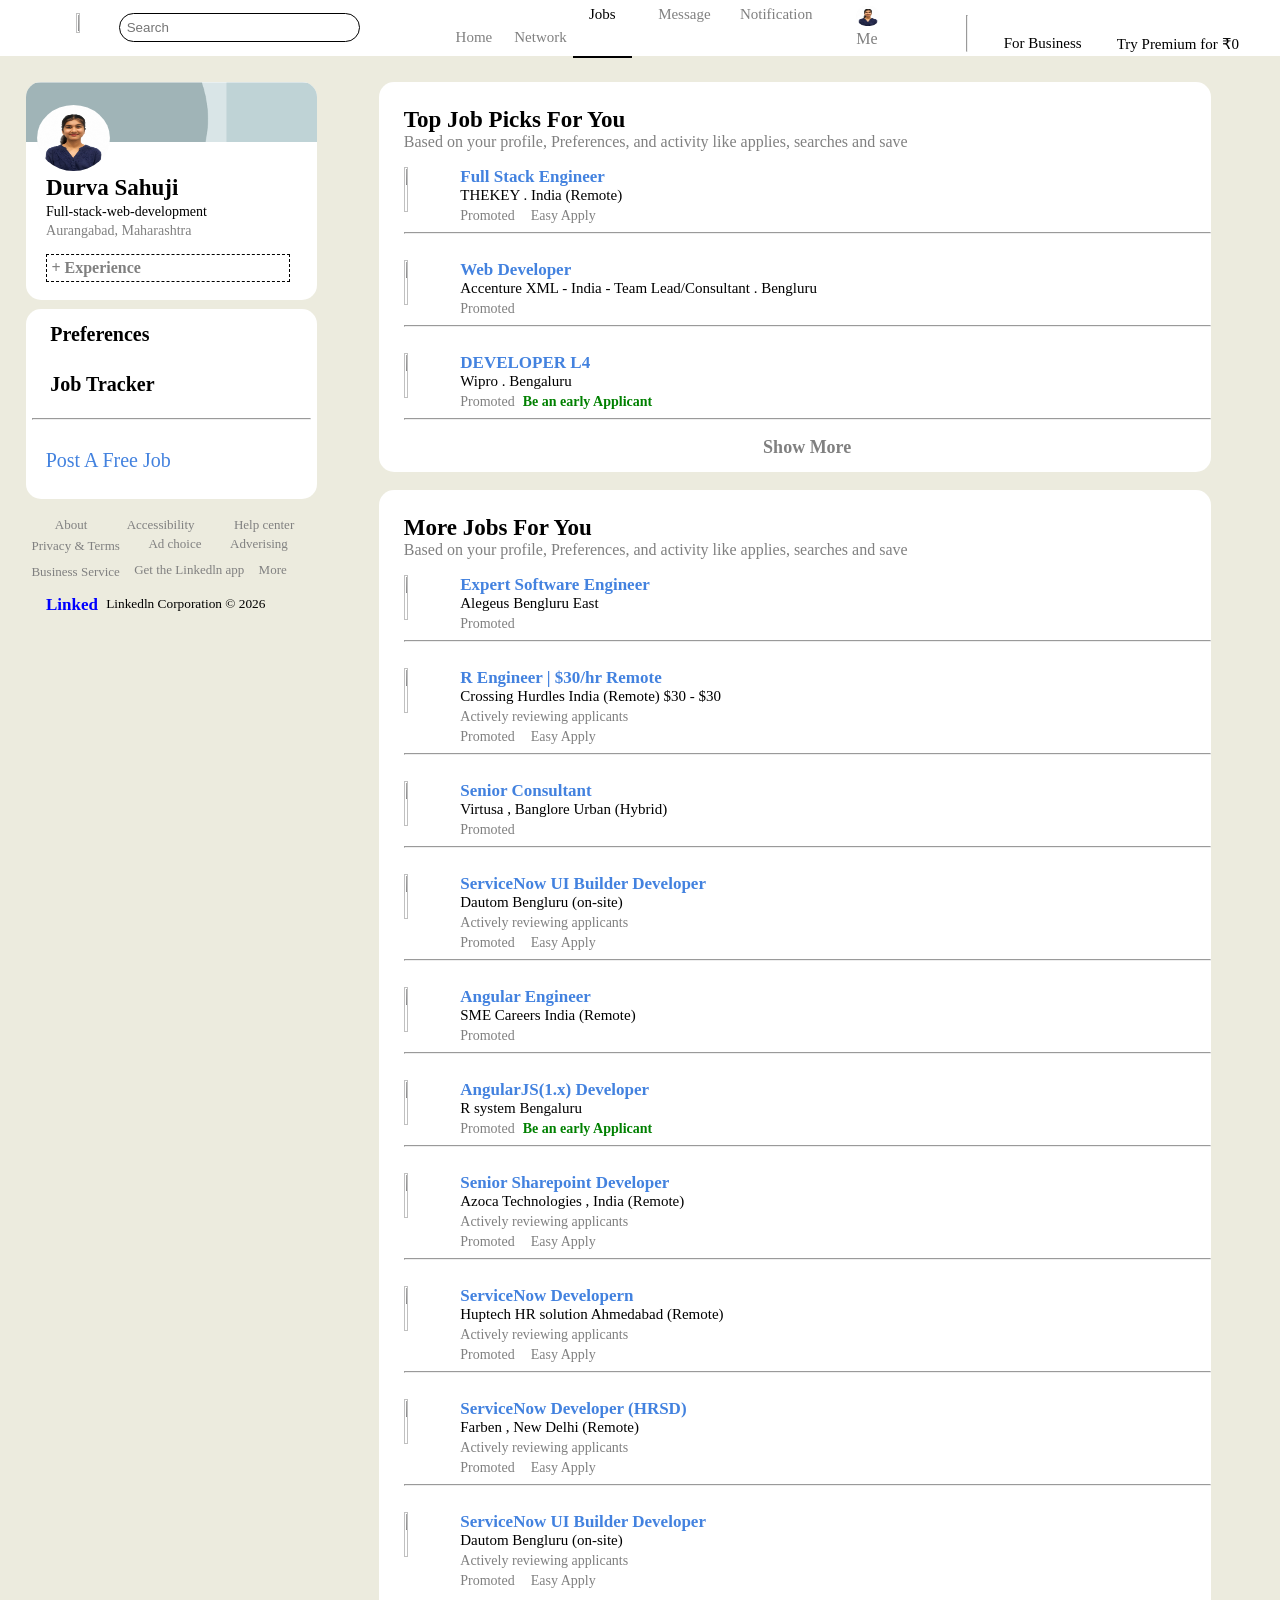
==== job.html @ e36e1aea "new file created of notification" ====
<!DOCTYPE HTML>
<html>
	<head>
		<link rel="stylesheet" href="https://cdnjs.cloudflare.com/ajax/libs/remixicon/4.6.0/remixicon.css" integrity="sha512-kJlvECunwXftkPwyvHbclArO8wszgBGisiLeuDFwNM8ws+wKIw0sv1os3ClWZOcrEB2eRXULYUsm8OVRGJKwGA==" crossorigin="anonymous" referrerpolicy="no-referrer" />
		<meta name="viewport" content="width=device-width, initial-scale=1">
		<link rel="stylesheet" href="job.css">
	</head>
	<body>
		<nav class="nav-up">
			<div class="search-1">
				<img class="logo" src="https://img.magnific.com/premium-vector/linkedin-logo_578229-227.jpg?semt=ais_hybrid&w=740&q=80">
				<input type="text" class="search" placeholder="Search">
			</div>
			<div class="icons">
				<a class="hme" href="index.html" target="_blank">
					<i class="ri-home-4-fill hm" style="margin-left:30%;"></i>
					<div class="txt2">Home</div>
				</a>
				<a class="hme" href="Network.html">
					<i class="ri-group-3-fill hm" style="margin-left:70%;"></i>
					<div class="txt2">Network</div>
				</a>
				<a class="home" href="#" style="margin-left:%;">
					<i class="ri-handbag-fill hm"></i>
					<div class="txt2">Jobs</div>
				</a>
				<a class="Ntw" href="message.html">
					<i class="ri-chat-1-fill hm"></i>
					<div class="txt2">Message</div>
				</a>
				<a class="Ntw" href="#">
					<i class="ri-notification-2-fill hm"></i>
					<div class="txt2">Notification</div>
				</a>
				<a class="Ntw" href="#">
					<img src="Myself.jpeg" class="pfp">
					<div class="me">
						Me
						<i class="ri-arrow-drop-down-line"></i>
					</div>
				</a>
			</div>
			<div class="other-icn">
			<hr style="height:35px; margin-left:60%;">
				<div class="busn">
					<i class="ri-grid-fill bsn"></i>
					<div class="bnss">
					For Business
						<i class="ri-arrow-drop-down-line"></i>
					</div>
				</div>
				<div class="prm">
					<i class="ri-bring-forward pric"></i>
					<div class="bnss">
						Try Premium for ₹0
					</div>
				</div>
			</div>	
		</nav>
		<br>
		<section class="main">
			<div class="sidebar">
				<div class="profile">
					<div class="bg3 bgclr">
						<img class="pfp2" src="Myself.jpeg">
						<div class="name">Durva Sahuji</div>
						<div class="sub-title">Full-stack-web-development</div>
						<div class="sub-title gry">Aurangabad, Maharashtra</div>
						<a href="#" class="a">+ Experience</a>
					</div>
				</div>
				<div class="more">
					<div class="prf">
						<div class="prf1">
							<i class="ri-list-unordered"></i>
							<div class="text1">Preferences</div>
						</div>
						<div class="prf1">
							<i class="ri-bookmark-fill"></i>
							<div class="text1">Job Tracker</div>
						</div>
					</div>
					<hr style="width:95%;">
					<div class="free-job">
						<i class="ri-edit-box-line"></i>
						<div>Post A Free Job</div>
					</div>
				</div>
				<div class="advt">
					<div class="about">
						<div class="row1">
							<div class="rlst">About</div>
							<div class="rlst">Accessibility</div>
							<div class="rlst">Help center</div>
						</div>	
						<div class="row2">
							<div class="rlst">Privacy & Terms <i class="ri-arrow-down-s-fill" style="font-weight:bold; font-size:16px;"></i></div>
							<div class="rlst">Ad choice</div>
							<div class="rlst">Adverising</div>
						</div>
						<div class="row2" style="gap:5%; margin-left:2%;">
							<div class="rlst">Business Service <i class="ri-arrow-down-s-fill" style="font-weight:bold; font-size:16px;"></i></div>
							<div class="rlst">Get the Linkedln app</div>
							<div class="rlst">More</div>
						</div>
						<div class="copyright">
							<div class="nme">Linked <i class="ri-linkedin-box-fill lnkd"></i></div>
							<small class="nme2">Linkedln Corporation &copy 2026</small>
						</div>
					</div>
				</div>
			</div>
			<div class="main-div">
				<div class="sec1">
					<div class="heading">
						<div class="A1">Top Job Picks For You</div>
						<div class="A2">Based on your profile, Preferences, and activity like applies, searches and save</div>
					</div>
					<div class="jobs">
						<div class="j1">
							<img class="j-img" src="https://media.licdn.com/dms/image/v2/D4E0BAQHEfcmq2qc0Qw/company-logo_100_100/B4EZil9OymHoAU-/0/1755130949316?e=1783555200&v=beta&t=BcEhoWvl7NuPQIuuXYw__Mb7AT5ZaMrLg2-941xjsLk">
							<div class="info">
								<div class="inf1">Full Stack Engineer</div>
								<div class="inf2">THEKEY . India (Remote)</div>
								<div class="inf3">
									<div>Promoted</div>
									<i class="ri-linkedin-box-fill icn"></i>
									<div>Easy Apply</div>
								</div>
							</div>
							<div class="cut">
								<i class="ri-close-line icn2"></i>
							</div>
						</div>
						<hr>
						<br>
						<div class="j1">
							<img class="j-img" src="https://media.licdn.com/dms/image/v2/D4E0BAQHYzTce8ZeOzw/company-logo_100_100/B4EZ6lVj6oIoAI-/0/1780890353567/accentureindia_logo?e=1783555200&v=beta&t=65mK4sOVnCbgBgOLvCNxnF_5BZ76aXHZTujmtqE4WD8">
							<div class="info">
								<div class="inf1">Web Developer <i class="ri-shield-check-line" style="color:grey; font-weight:bold;"></i></div>
								<div class="inf2" >Accenture XML - India - Team Lead/Consultant . Bengluru</div>
								<div class="inf3">
									<div>Promoted</div>
								</div>
							</div>
							<div class="cut">
								<i class="ri-close-line icn2"></i>
							</div>
						</div>
						
						<hr>
						<br>
						<div class="j1">
							<img class="j-img" src="https://media.licdn.com/dms/image/v2/D4E0BAQFTFdGNe-V9tw/company-logo_100_100/B4EZpFMu4WIQAQ-/0/1762097557732?e=1783555200&v=beta&t=ne3Pvlplf8VS3mVlw2S_baentSLsZsrNr1CNGNBWJa8">
							<div class="info">
								<div class="inf1">DEVELOPER L4 <i class="ri-shield-check-line" style="color:grey; font-weight:bold;"></i></div>
								<div class="inf2">Wipro . Bengaluru</div>
								<div class="inf3">
									<div>Promoted</div>
									<div style="color:green; font-weight:bold;">Be an early Applicant</div>
								</div>
							</div>
							<div class="cut">
								<i class="ri-close-line icn2"></i>
							</div>
						</div>
						<hr>
						<div class="show-more">
							Show More  <i class="ri-arrow-right-long-line"></i>
						</div>
					</div>
				</div>
				<br>
				
				<div class="sec2">
					<div class="heading">
						<div class="A1">More Jobs For You</div>
						<div class="A2">Based on your profile, Preferences, and activity like applies, searches and save</div>
					</div>
					<div class="jobs">
						<div class="j1">
							<img class="j-img" src="https://media.licdn.com/dms/image/v2/D560BAQHFLLTiz1PbXg/company-logo_100_100/B56ZagqtGyGUAQ-/0/1746452271967/alegeus_technologies_logo?e=1783555200&v=beta&t=KD-3zf44crRRw-xPQ78ewBs75RhZsSjdp08KjSn-xEw">
							<div class="info">
								<div class="inf1">Expert Software Engineer <i class="ri-shield-check-line" style="color:grey; font-weight:bold;"></i> </div>
								<div class="inf2">Alegeus Bengluru East</div>
								<div class="inf3">
									<div>Promoted</div>
								</div>
							</div>
							<div class="cut">
								<i class="ri-close-line icn2"></i>
							</div>
						</div>
						<hr>
						<br>
						<div class="j1">
							<img class="j-img" src="https://media.licdn.com/dms/image/v2/D560BAQEGLWHBZmzzcA/company-logo_100_100/B56ZYzlx2LHEAY-/0/1744622264274/crossinghurdles_logo?e=1783555200&v=beta&t=v8RoUK-xz9BZxJNZvfE66uSD8n5q6Ske8q7KQD8GGJ0">
							<div class="info">
								<div class="inf1">R Engineer | $30/hr Remote</div>
								<div class="inf2" >Crossing Hurdles India (Remote) $30 - $30</div>
								<div class="inf4">
									<i class="ri-check-line icn3"></i>
									<div class="inf3">Actively reviewing applicants</div>
								</div>
								<div class="inf3">
									<div>Promoted</div>
									<i class="ri-linkedin-box-fill icn"></i>
									<div>Easy Apply</div>
								</div>
							</div>
							<div class="cut">
								<i class="ri-close-line icn2"></i>
							</div>
						</div>
						
						<hr>
						<br>
						<div class="j1">
							<img class="j-img" src="https://media.licdn.com/dms/image/v2/D4D0BAQE1wyZ0gd_P_w/company-logo_100_100/B4DZmf03PuJMAY-/0/1759323061531/virtusa_logo?e=1783555200&v=beta&t=qpssiyvR_9MUQfKAiZgRXeqfYLAGOWKjsx2Ysb8EIko">
							<div class="info">
								<div class="inf1">Senior Consultant <i class="ri-shield-check-line" style="color:grey; font-weight:bold;"></i></div>
								<div class="inf2">Virtusa , Banglore Urban (Hybrid)</div>
								<div class="inf3">
									<div>Promoted</div>
								</div>
							</div>
							<div class="cut">
								<i class="ri-close-line icn2"></i>
							</div>
						</div>
						<hr>
						<br>
						<div class="j1">
							<img class="j-img" src="https://media.licdn.com/dms/image/v2/C4E0BAQHwXpaPRIhmhQ/company-logo_100_100/company-logo_100_100/0/1646828599600/dautom_tech_logo?e=1783555200&v=beta&t=jiUwBaeiy0bwkALq7O1-arVuJGhyAp96ayjbLSFWuhI">
							<div class="info">
								<div class="inf1">ServiceNow UI Builder Developer</div>
								<div class="inf2" >Dautom Bengluru (on-site)</div>
								<div class="inf4">
									<i class="ri-check-line icn3"></i>
									<div class="inf3">Actively reviewing applicants</div>
								</div>
								<div class="inf3">
									<div>Promoted</div>
									<i class="ri-linkedin-box-fill icn"></i>
									<div>Easy Apply</div>
								</div>
							</div>
							<div class="cut">
								<i class="ri-close-line icn2"></i>
							</div>
						</div>
						<hr>
						</br>
						<div class="j1">
							<img class="j-img" src="https://media.licdn.com/dms/image/v2/D4E0BAQEdy-TZMZ8ftA/company-logo_100_100/B4EZ7M_nJeJUAI-/0/1781555688717/sme_careers_logo?e=1783555200&v=beta&t=i2OFdPHIPqjnd3fI9pOfC1fFicw0Fso_6lgkD5QtDpY">
							<div class="info">
								<div class="inf1">Angular Engineer</div>
								<div class="inf2">SME Careers India (Remote)</div>
								<div class="inf3">
									<div>Promoted</div>
								</div>
							</div>
							<div class="cut">
								<i class="ri-close-line icn2"></i>
							</div>
						</div>
						<hr>
						<br>
						<div class="j1">
							<img class="j-img" src="https://media.licdn.com/dms/image/v2/D4D0BAQGQY0LaKu4ujw/company-logo_100_100/B4DZ3zCSRlHoAU-/0/1777898956310/r_systems_logo?e=1783555200&v=beta&t=-D0ZG_Ofhc9oTkr07U3huRVaoM_48TrVSLblGNeq9ZA">
							<div class="info">
								<div class="inf1">AngularJS(1.x) Developer <i class="ri-shield-check-line" style="color:grey; font-weight:bold;"></i></div>
								<div class="inf2">R system Bengaluru</div>
								<div class="inf3">
									<div>Promoted</div>
									<div style="color:green; font-weight:bold;">Be an early Applicant</div>
								</div>
							</div>
							<div class="cut">
								<i class="ri-close-line icn2"></i>
							</div>
						</div>
						<hr>
						<br>
						<div class="j1">
							<img class="j-img" src="https://media.licdn.com/dms/image/v2/C4D0BAQGUbOp2FndKgA/company-logo_100_100/company-logo_100_100/0/1677150608428/azoca_technologies_logo?e=1783555200&v=beta&t=8CQcgMdOxW8YnCbjLxa6gP-VQro8YygzIYuddCg0nUI">
							<div class="info">
								<div class="inf1">Senior Sharepoint Developer </div>
								<div class="inf2" >Azoca Technologies , India (Remote)</div>
								<div class="inf4">
									<i class="ri-check-line icn3"></i>
									<div class="inf3">Actively reviewing applicants</div>
								</div>
								<div class="inf3">
									<div>Promoted</div>
									<i class="ri-linkedin-box-fill icn"></i>
									<div>Easy Apply</div>
								</div>
							</div>
							<div class="cut">
								<i class="ri-close-line icn2"></i>
							</div>
						</div>
						<hr>
						<br>
						<div class="j1">
							<img class="j-img" src="https://media.licdn.com/dms/image/v2/C4D0BAQHepIn1ZrkR6Q/company-logo_100_100/company-logo_100_100/0/1657687074625?e=1783555200&v=beta&t=0ovkigYTeHFPMZWPHil1QbJEUsoeq9t1r5a3hoc81L4">
							<div class="info">
								<div class="inf1">ServiceNow Developern <i class="ri-shield-check-line" style="color:grey; font-weight:bold;"></i></div>
								<div class="inf2" >Huptech HR solution Ahmedabad (Remote)</div>
								<div class="inf4">
									<i class="ri-check-line icn3"></i>
									<div class="inf3">Actively reviewing applicants</div>
								</div>
								<div class="inf3">
									<div>Promoted</div>
									<i class="ri-linkedin-box-fill icn"></i>
									<div>Easy Apply</div>
								</div>
							</div>
							<div class="cut">
								<i class="ri-close-line icn2"></i>
							</div>
						</div>
						<hr>
						<br>
						<div class="j1">
							<img class="j-img" src="https://media.licdn.com/dms/image/v2/C510BAQGP8oaGNzvgRA/company-logo_100_100/company-logo_100_100/0/1630627616288/_logo?e=1783555200&v=beta&t=oTvZSa3kA6cO_H6et9udTxZVr88U6NScyujm0bwMp44">
							<div class="info">
								<div class="inf1">ServiceNow Developer (HRSD)</div>
								<div class="inf2" >Farben , New Delhi (Remote)</div>
								<div class="inf4">
									<i class="ri-check-line icn3"></i>
									<div class="inf3">Actively reviewing applicants</div>
								</div>
								<div class="inf3">
									<div>Promoted</div>
									<i class="ri-linkedin-box-fill icn"></i>
									<div>Easy Apply</div>
								</div>
							</div>
							<div class="cut">
								<i class="ri-close-line icn2"></i>
							</div>
						</div>
						<hr>
						<br>
						<div class="j1">
							<img class="j-img" src="https://media.licdn.com/dms/image/v2/C4E0BAQHwXpaPRIhmhQ/company-logo_100_100/company-logo_100_100/0/1646828599600/dautom_tech_logo?e=1783555200&v=beta&t=jiUwBaeiy0bwkALq7O1-arVuJGhyAp96ayjbLSFWuhI">
							<div class="info">
								<div class="inf1">ServiceNow UI Builder Developer</div>
								<div class="inf2" >Dautom Bengluru (on-site)</div>
								<div class="inf4">
									<i class="ri-check-line icn3"></i>
									<div class="inf3">Actively reviewing applicants</div>
								</div>
								<div class="inf3">
									<div>Promoted</div>
									<i class="ri-linkedin-box-fill icn"></i>
									<div>Easy Apply</div>
								</div>
							</div>
							<div class="cut">
								<i class="ri-close-line icn2"></i>
							</div>
						</div>
					</div>
				</div>
				</div>
			</div>
		</section>
	</body>
</html>
---- job.css ----
*
{
	box-sizing:border:box;
}

body
{
	background-color:#ECEBDE;
	margin:0px;
}

.nav-scrn-up
{
	
	background-color:white;
	display:none;
}


.nav-up
{
	width:98%;
	height:30px;
	background-color:white;
	padding:1%;
	float:left;
	position:fixed;
}

.search-1
{
	display:flex;
}

.logo
{
	width:2.5%;
	height:100%;
	margin-left:5%;
}

.search
{
	margin-top:px;
	margin-left:1%;
	width:18%;
	border-radius:20px;
	border:1px solid black;
	padding:0.5%;
}

.txt2
{
	font-size:15px;
}

.icons
{
	display:flex;
	gap:8%;
	padding:0.3%;	
	margin-left:35%;
	margin-top:-40px;
	background-color:skyblu;
	width:36%;
	
}

.me
{
	display:flex;
	text-align:center;
	margin-left:35%;
}

.pfp
{
	width:30%;
	height:20px;
	border-radius:20px;
	margin-top:0px;
}

.bsn 
{
	font-size:25px;
	color:grey;
	margin-left:18%;
}

.busn
{
	width:15%;
	background-color:re;
	font-size:15px;
}

.pric
{
	color:#d4b05d;
	font-size:25px;
	margin-left:30%;
}

.prm
{
	width:20%;
	background-color:yello;
	font-size:15px;
}

.bnss
{
	display:flex;
	gap:2%;
}

.prm
{
}

.hm
{
	font-size:20px;
}

.hme
{
	width:5%;
	text-decoration:none;
	color:black;
	text-align:center;
	color:grey;
}
.hme:hover
{
	color:black;
}

.home
{
	text-align:center;
	background-color:re;
	height:50px;
	width:15%;
	border-bottom:2px solid black;
	text-decoration:none;
	color:black;
}
.Ntw
{
	text-align:center;
	background-color:re;
	height:50px;
	width:20%;
	color:grey;
	margin-left:-5%;
	text-decoration:none;
}
.Ntw:hover
{
	color:black;
}

.other-icn
{
	display:flex;
	width:60%;
	margin-top:-55px;
	margin-left:40%;
}

.main
{
	width:96%;
	height:600px;
	background-color:;
	margin-top:3%;
	padding:2%;
	display:flex;
	
}

.sidebar
{
	width:30%;
	height:545px;
	background-color:gree;
	border-radius:15px;
}

.bg3
{
	background-image:url("[data-uri]");
	background-size:cover;
}

.profile
{
	width:100%;
	height:40%;
	background-color:white;
	border-radius:15px;
}

.bgclr
{
	width:100%;
	height:60px;
	border-top-right-radius:15px;
	border-top-left-radius:15px;
}

.pfp2
{
	width:25%;
	height:66px;
	margin-top:8%;
	margin-left:4%;
	border-radius:50%;
}

.name
{
	font-size:23px;
	margin-left:7%;
	font-weight:bold;
}

.sub-title
{
	font-size:14px;
	margin-left:7%;
	margin-top:1%;
}

.sub-title2
{
	font-size:14px;
	margin-left:10%;
	margin-top:4%;
}

.gry
{
	color:grey;
}

.a
{
	color:grey;
	width:80%;
	margin-left:7%;
	margin-top:5%;
	display:inline-block;
	border:1px dashed black;
	padding:1.5%;
	text-decoration:none;
	font-weight:bold;
}

.more
{
	width:100%;
	height:35%;
	background-color:white;
	border-radius:15px;
	margin-top:3%;
}

.prf
{
	background-color:yello;
	margin-top:%;
	display:inline-block;
	width:95%;
	margin-left:2%;
}

.prf1
{
	font-weight:bold;
	display:flex;
	gap:2%;
	padding:5%;
	font-size:20px;
}

.free-job
{
	display:flex;
	gap:2%;
	color:#4382DF;
	font-size:20px;
	margin-left:5%;
	margin-top:10%;
}

.advt
{
	
	width:100%;
	background-color:gree;

}

.about
{
	width:100%;
	height:200px;
	margin-top:6%;
	background-color:re;
}

.row1
{
	display:flex;
	gap:15%;
	width:90%;
	margin-left:10%;
	height:10px;
	background-color:yello;	
	
}

.rlst
{
	color:grey;
	font-size:13px;
}

.row2
{
	display:flex;
	gap:10%;
	margin-top:3%;
	margin-left:2%;
}

.copyright
{
	display:flex;
	gap:3%;
	margin-top:5%;
	margin-left:7%;
}

.nme
{
	color:blue;
	font-size:17px;
	font-weight:bold;
}

.lnkd
{
	color:blue;
}

.nme2
{
	margin-top:0.5%;
}

.main-div
{
	width:90%;
	height:600px;
	background-color:gree;
	margin-left:5%;
	border-radius:15px;
}

.sec1
{
	width:95%;
	height:390px;
	background-color:white;
	border-radius:15px;
}

.A1
{
	font-size:23px;
	padding:3%;
	font-weight:bold;
}

.A2
{
	margin-left:3%;
	margin-top:-25px;
	color:grey;
}

.jobs
{
	margin-left:3%;
	margin-top:2%;
}

.j1
{
	display:flex;
	gap:1%;
	width:100%;
}

.j-img
{
	width:6%;
	height:45px;
}

.inf1
{
	color:#4382DF;
	margin-top:;
	font-weight:bold;
	font-size:17px;
}

.inf2
{
	font-size:15px;
	width:400px;
}

.inf3
{
	display:flex;
	gap:2%;
	font-size:14px;
	color:grey;
	margin-top:1%;
}

.inf4
{
	display:flex;   
}

.icn3
{
	color:green;
	font-weight:bold;
	margin-top:1%;
	font-size:18px;
}



.icn
{
	color:#4382DF;
	font-size:16px;
}

.cut
{
	position:fixe;
	margin-left:35%;
	margin-top:1%;
	
}

.icn2
{
	color:grey;
	font-size:25px;
	font-weight:bold;
}

.show-more
{
	color:grey;
	text-align:center;
	font-size:18px;
	font-weight:bold;
	margin-top:2%;
}

.sec2
{
	width:95%;
	height:1130px;
	background-color:white;
	border-radius:15px;
	
}
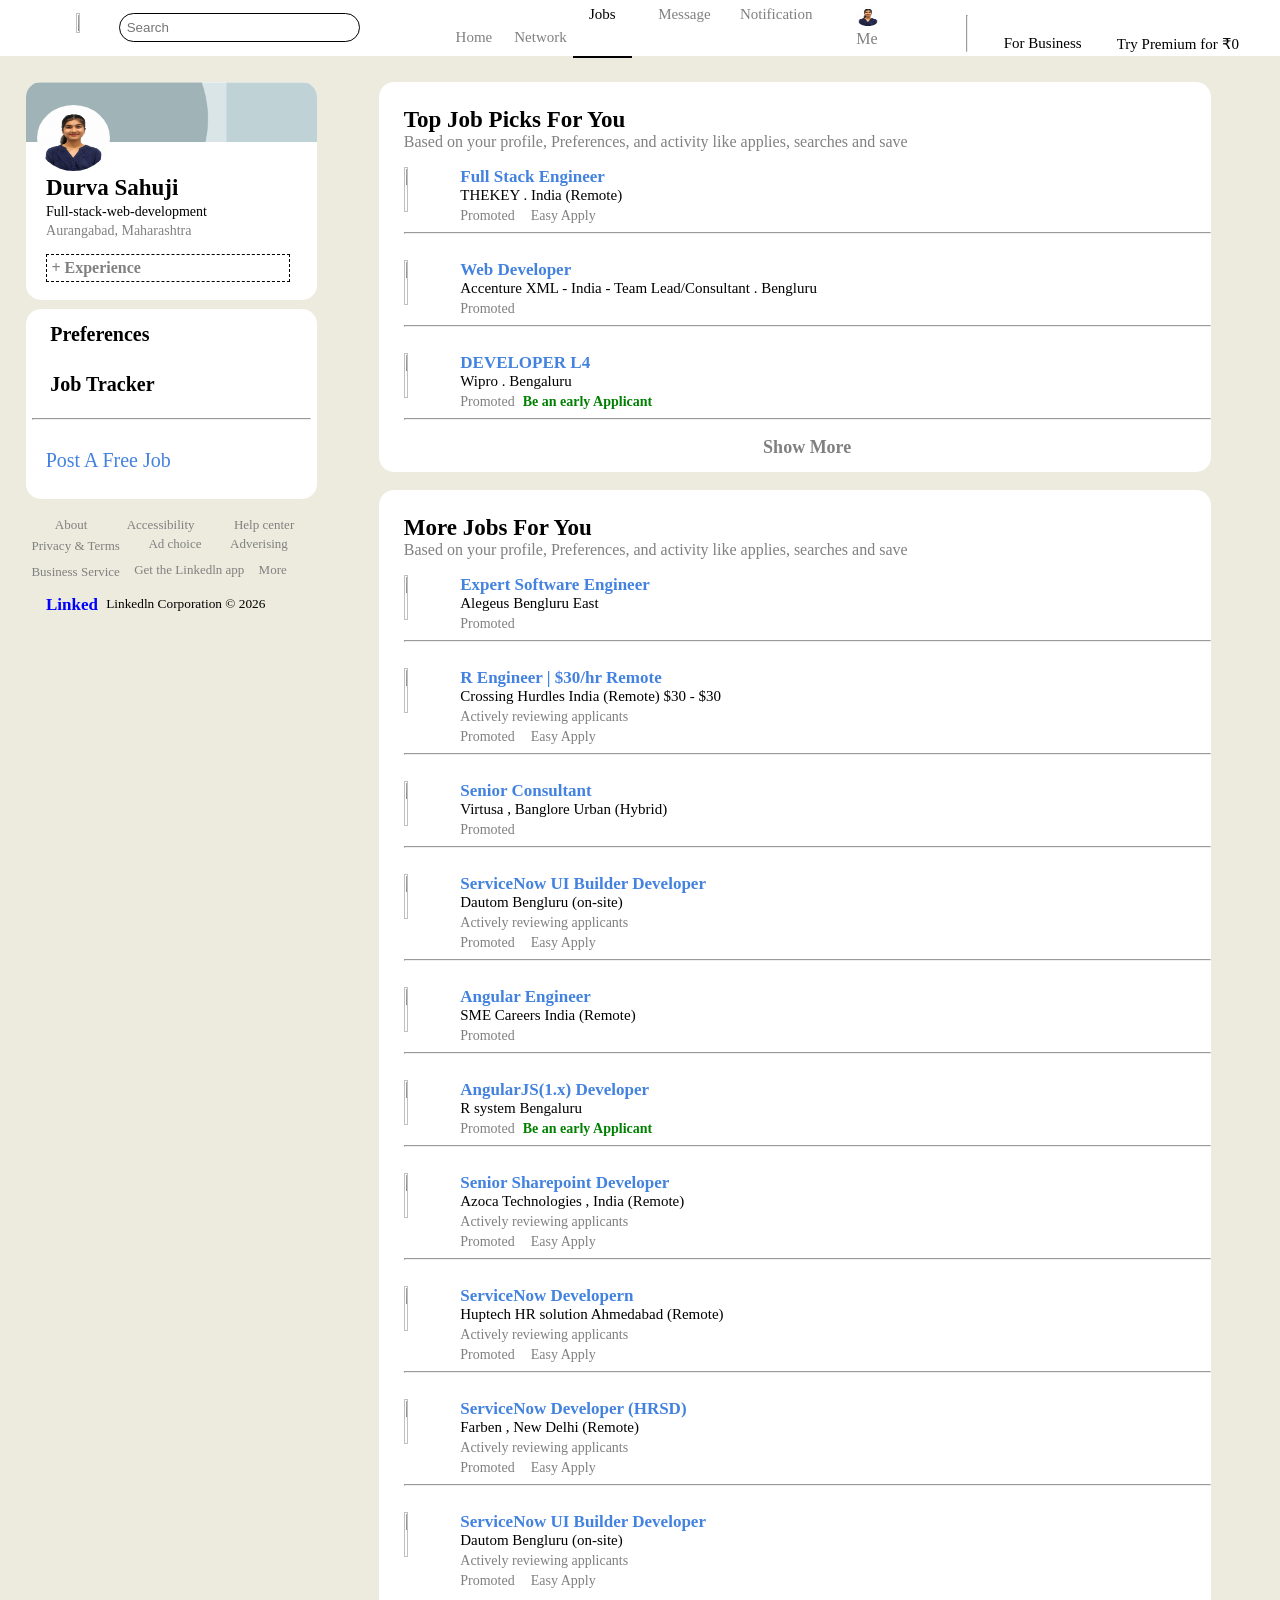
==== commit c1400bb3: "All the pages completed except for the home so working on that" ====
--- a/job.html
+++ b/job.html
@@ -28,7 +28,7 @@
 					<i class="ri-chat-1-fill hm"></i>
 					<div class="txt2">Message</div>
 				</a>
-				<a class="Ntw" href="#">
+				<a class="Ntw" href="notify.html">
 					<i class="ri-notification-2-fill hm"></i>
 					<div class="txt2">Notification</div>
 				</a>
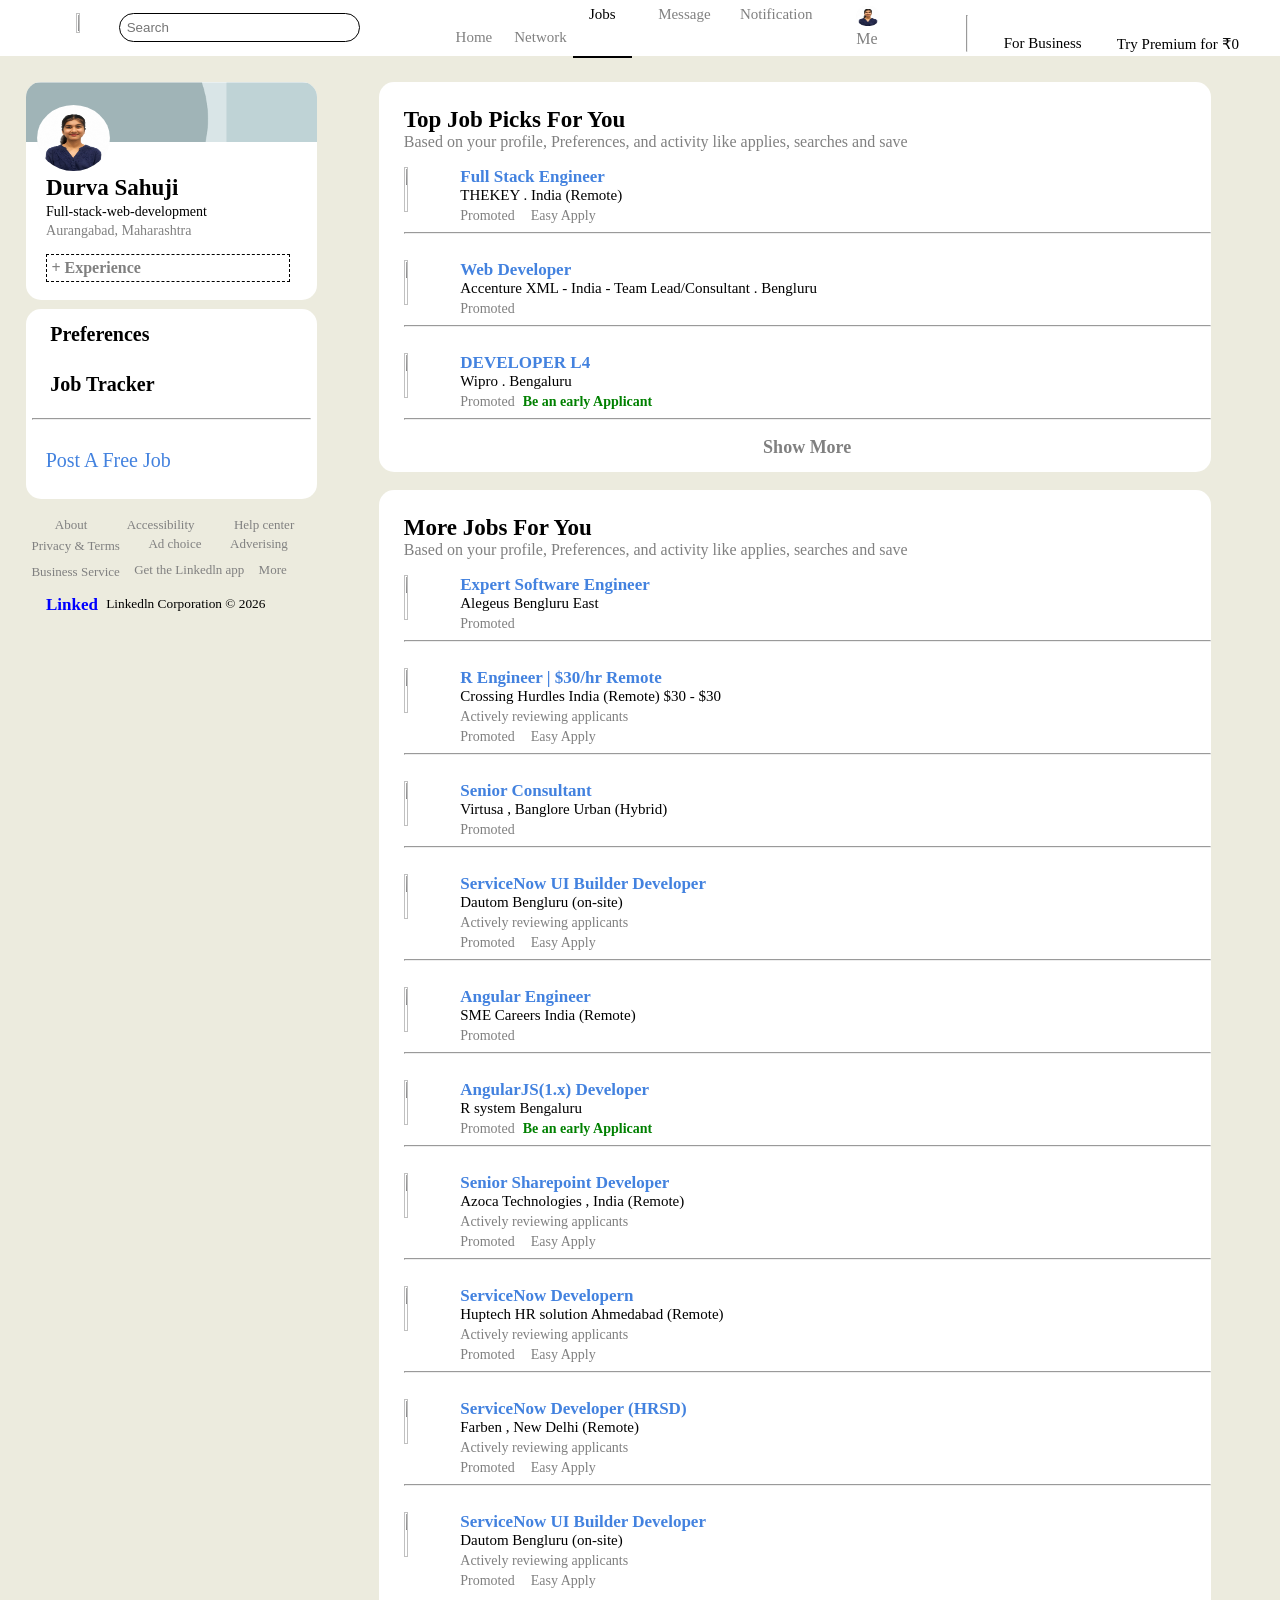
==== commit 4c11b622: "Profile file completed also with responsiveness" ====
--- a/job.html
+++ b/job.html
@@ -32,7 +32,7 @@
 					<i class="ri-notification-2-fill hm"></i>
 					<div class="txt2">Notification</div>
 				</a>
-				<a class="Ntw" href="#">
+				<a class="Ntw" href="profile.html">
 					<img src="Myself.jpeg" class="pfp">
 					<div class="me">
 						Me
@@ -369,5 +369,104 @@
 				</div>
 			</div>
 		</section>
+		
+		<section class="mobile-screen4">
+			<div class="nav-items">
+					<img class="me-jpg" src="Myself.jpeg">
+					<input type="text" class="input2" placeholder="Search">
+					<i class="ri-message-3-line msg"></i>
+			</div>
+			
+			<div class="prefer2">
+				<div class="prf2">
+					<i class="ri-menu-line"></i>
+					Preferences
+				</div>
+				<div class="mrw prf2">
+					More
+					<i class="ri-arrow-down-s-fill"></i>
+				</div>
+			</div>
+			<br>
+			<div class="job-list">
+				<div class="heading">
+					<div class="A1">Top Job Picks For You</div>
+					<div class="a2">Based on your profile, Preferences, and activity like applies, searches and save</div>
+				</div>
+				
+				<div class="box1" style="height:100px;">
+						<div class="img-box">
+							<img class="emoji" src="https://play-lh.googleusercontent.com/i2OHOTZT0KZF-QeVZL_6fM8aBAwvAX4ye0SPVxuyZ8h3RGB5hRNNna5frp0BOXvPzCKs0q0BwYeC4xZPKEpeXRA=w240-h480-rw">
+						</div>
+						<div class="box-info">
+							<span>Fullstack Engineer</span> at <span>Zoom Video Communication </span> and <span>6</span>
+							more jobs similar to one  you recently viewed
+							<div class="jbtn rply2">View Jobs</div>
+						</div>
+						<div class="hrs">
+							<div style="color:grey; margin-bottom:10px;">3d</div>
+							<i class="ri-more-fill mre"></i>
+						</div>
+				</div>
+				<div class="box1" style="height:100px;">
+						<div class="img-box">
+							<img class="emoji" src="https://play-lh.googleusercontent.com/i2OHOTZT0KZF-QeVZL_6fM8aBAwvAX4ye0SPVxuyZ8h3RGB5hRNNna5frp0BOXvPzCKs0q0BwYeC4xZPKEpeXRA=w240-h480-rw">
+						</div>
+						<div class="box-info">
+							<span>Fullstack Engineer</span> at <span>Zoom Video Communication </span> and <span>6</span>
+							more jobs similar to one  you recently viewed
+							<div class="jbtn rply2">View Jobs</div>
+						</div>
+						<div class="hrs">
+							<div style="color:grey; margin-bottom:10px;">3d</div>
+							<i class="ri-more-fill mre"></i>
+						</div>
+				</div>
+				<div class="box1" style="height:100px;">
+						<div class="img-box">
+							<img class="emoji" src="https://play-lh.googleusercontent.com/i2OHOTZT0KZF-QeVZL_6fM8aBAwvAX4ye0SPVxuyZ8h3RGB5hRNNna5frp0BOXvPzCKs0q0BwYeC4xZPKEpeXRA=w240-h480-rw">
+						</div>
+						<div class="box-info">
+							<span>Fullstack Engineer</span> at <span>Zoom Video Communication </span> and <span>6</span>
+							more jobs similar to one  you recently viewed
+							<div class="jbtn rply2">View Jobs</div>
+						</div>
+						<div class="hrs">
+							<div style="color:grey; margin-bottom:10px;">3d</div>
+							<i class="ri-more-fill mre"></i>
+						</div>
+				</div>
+				<hr>
+				<div class="shw">Show All <i class="ri-arrow-right-long-line"></i></div>
+			</div>
+			<br>
+			
+			
+			
+			<div class="footer">
+					<div class="nav-list-mb">
+						<a href="index.html" class="mb-home a1">
+							<i class="ri-home-4-fill hm-mb"></i>
+							<div class=" mrg">Home</div>
+						</a>
+						<a href="Network.html" class="mb-home a1">
+							<i class="ri-group-line hm-mb"></i>
+							<div class="home1"> Network</div>
+						</a>
+						<a href="post.html" class="mb-home a1">
+							<i class="ri-add-box-fill hm-mb"></i>
+							<div class="home1">Post</div>
+						</a>
+						<a href="notify.html" class="mb-home a1">
+							<i class="ri-notification-2-fill hm-mb" style="margin-left:28%;"></i>
+							<div class="home1">Notification</div>
+						</a>
+						<a href="#" class="mb-home ">
+							<i class="ri-folder-3-fill hm-mb"></i>
+							<div class="home1">Jobs</div>
+						</a>
+					</div>
+				</div>
+		<section>
 	</body>
 </html>
--- a/job.css
+++ b/job.css
@@ -489,3 +489,256 @@
 	
 }
 
+.mobile-screen4
+{
+	display:none;
+}
+
+
+@media screen and (max-width:800px) 
+{
+	.nav-up
+	{
+		display:none;
+	}
+	
+	.main
+	{
+		display:none;
+	}
+	
+	.mobile-screen4
+	{
+		display:block;
+		background-color:#ECEBDE;
+		width:100%;
+	}
+	
+	.me-jpg
+	{
+		width:10%;
+		height:36px;
+		border-radius:50px;
+		padding:1%;
+	}
+	
+	.nav-items
+	{
+		display:flex;
+		gap:1%;
+		background-color:white;
+		height:50px;
+		width:100%;
+		position:fixed;
+		top:0px;
+	}
+	
+	.input2
+	{
+		width:80%;
+		height:25px;
+		margin-top:2%;
+		padding:1%;
+		border:1px solid black;
+	}
+	
+	.msg
+	{
+		font-size:25px;
+		padding:2%;
+	}
+	
+	.prefer2
+	{
+		display:flex;
+		gap:2%;
+		width:100%;
+		height:50px;
+		background-color:white;
+		margin-top:8%;
+	}
+	
+	.prf2
+	{
+		font-size:20px;
+		font-weight:bold;
+		padding:2%;
+		margin-top:2%;
+	}
+	
+	.mrw
+	{
+		margin-left:37%;
+	}
+	
+	.job-list
+	{
+		height:500px;
+		
+		background-color:white;
+	}
+	
+	.a2
+	{
+		color:grey;
+		margin-top:-6px;
+		margin-left:3%;
+	}	
+	
+	
+	.box1
+	{
+		width:100%;
+		height:80px;
+		background-color:skyblu;
+		border-radius:15px;
+		display:flex;
+		gap:2%;
+		margin-top:6%;
+		
+	}
+	
+	.img-box
+	{
+		padding:1%;
+	}
+	
+	.emoji
+	{
+		width:100%;
+		height:50px;
+		margin-top:10%;
+		margin-left:12%;
+		
+	}
+	
+	.box-info
+	{
+		width:80%;
+		margin-top:3%;
+	}
+	
+	.hrs
+	{
+		margin-top:3%;
+		margin-right:3%;
+	}
+	
+	.mre
+	{
+		font-size:20px;
+		font-weight:bold;
+	}
+	
+	.shw
+	{
+		font-size:20px;
+		font-weight:bold;
+		text-align:center;
+	}
+	
+	.jobs2
+	{
+		width:100%;
+		height:500px;
+		background-color:white;
+		margin-top:5%;
+	}
+	
+	.nav-job2
+	{
+		width:100%;
+		height:40px;
+		padding:2%;
+		display:flex;
+		gap:5%;
+		background-color:skyblu;
+	}
+	
+	.exp-hd
+	{
+		font-size:20px;
+		font-weight:bold;
+		padding:4%;
+	}
+	
+	.hr1
+	{
+		display:flex;
+		gap:3%;
+		width:30%;
+		background-color:re;
+	}
+	
+	.hr
+	{
+		width:36%;
+		height:40px;
+	}
+	
+	.hr-txt
+	{
+		font-size:20px;
+		font-weight:bold;
+		padding:7%;
+		color:grey;
+	}
+	
+	
+	.footer
+	{
+		background-color:white;
+		border-top:2px solid black;
+		position:fixed;
+		width:100%;
+		bottom:0px;
+	}
+	
+	.nav-list-mb
+	{
+		display:flex;
+		gap:5%;
+		padding:1%;
+		background-color:skyblu;
+	}
+	
+	.home1
+	{
+		margin-left:15%;
+		font-size:15px;	
+		text-align:center;
+	}
+	
+	.mrg
+	{
+		margin-left:15%;
+	}
+	
+	.mb-post
+	{
+		display:flex;
+		width:90%;
+		margin-left:1%;
+		margin-top:5%;
+	}
+	
+	.mb-home
+	{
+		text-align:center;
+		color:black;
+		text-decoration:none;
+		width:100%;
+	}
+	
+	.a1
+	{
+		color:grey;
+	}
+	
+	.hm-mb
+	{
+		font-size:25px;
+		margin-left:15%;
+	}
+}
+
